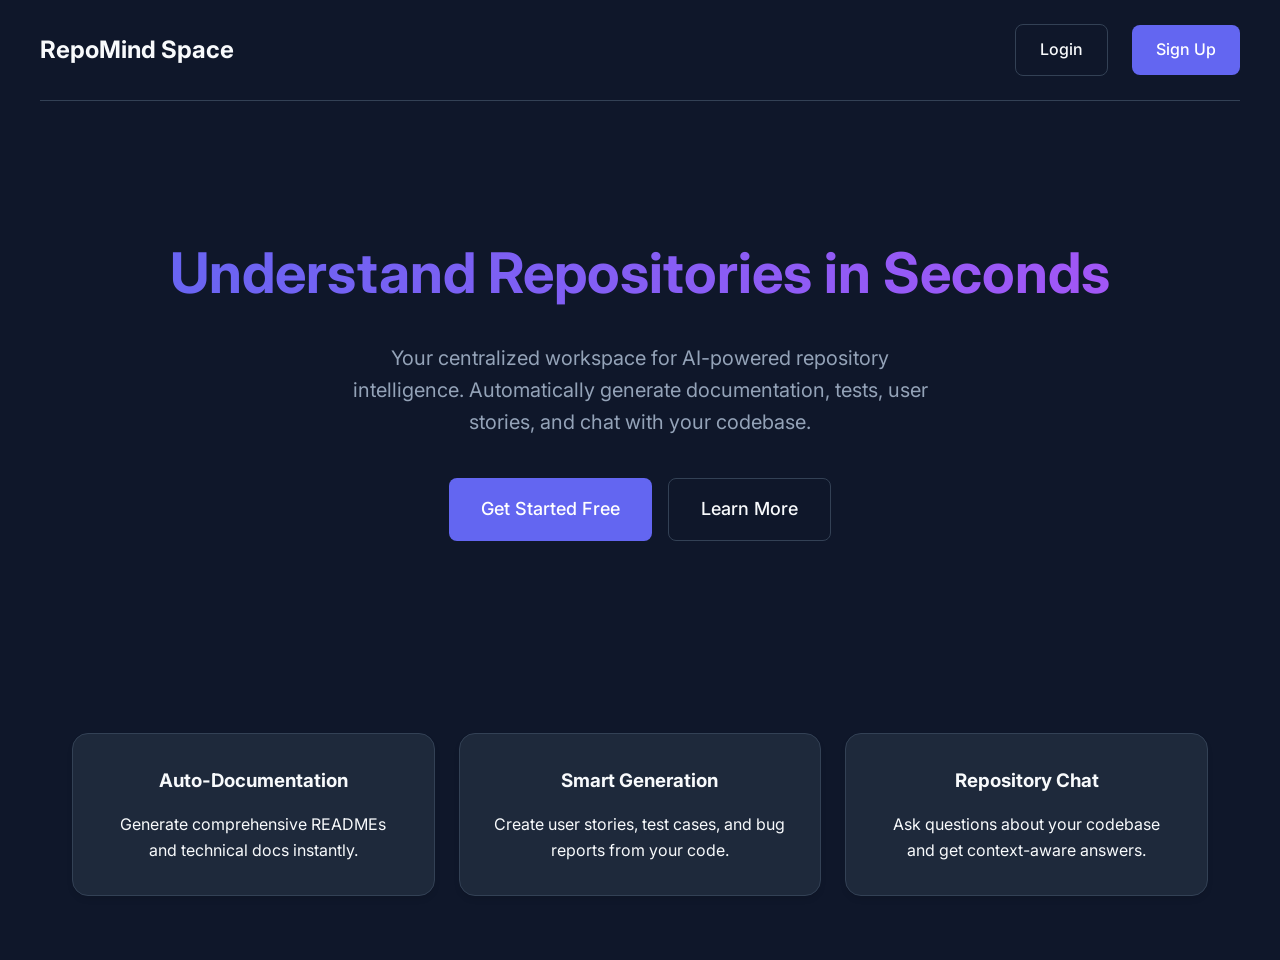
==== index.html @ 16570534 "Initial Frontend" ====
<!DOCTYPE html>
<html lang="en">
<head>
    <meta charset="UTF-8">
    <meta name="viewport" content="width=device-width, initial-scale=1.0">
    <title>RepoMind Space - AI-Powered Repository Intelligence</title>
    <link href="https://fonts.googleapis.com/css2?family=Inter:wght@400;500;600;700&display=swap" rel="stylesheet">
    <link rel="stylesheet" href="css/style.css">
    <style>
        .hero {
            padding: 8rem 0;
            text-align: center;
        }
        .hero h1 {
            font-size: 3.5rem;
            margin-bottom: 1.5rem;
            background: linear-gradient(to right, #6366f1, #a855f7);
            -webkit-background-clip: text;
            -webkit-text-fill-color: transparent;
        }
        .hero p {
            font-size: 1.25rem;
            color: var(--text-muted);
            max-width: 600px;
            margin: 0 auto 2.5rem;
        }
        .features {
            padding: 4rem 0;
        }
    </style>
</head>
<body>
    <nav class="navbar container">
        <a href="index.html" class="navbar-brand">RepoMind Space</a>
        <div class="navbar-nav">
            <a href="pages/login.html" class="btn btn-secondary">Login</a>
            <a href="pages/register.html" class="btn btn-primary">Sign Up</a>
        </div>
    </nav>

    <main class="container">
        <section class="hero">
            <h1>Understand Repositories in Seconds</h1>
            <p>Your centralized workspace for AI-powered repository intelligence. Automatically generate documentation, tests, user stories, and chat with your codebase.</p>
            <div style="display: flex; gap: 1rem; justify-content: center;">
                <a href="pages/register.html" class="btn btn-primary" style="padding: 1rem 2rem; font-size: 1.125rem;">Get Started Free</a>
                <a href="#features" class="btn btn-secondary" style="padding: 1rem 2rem; font-size: 1.125rem;">Learn More</a>
            </div>
        </section>

        <section id="features" class="features grid grid-cols-3">
            <div class="card text-center">
                <h3 class="mb-2">Auto-Documentation</h3>
                <p class="text-muted">Generate comprehensive READMEs and technical docs instantly.</p>
            </div>
            <div class="card text-center">
                <h3 class="mb-2">Smart Generation</h3>
                <p class="text-muted">Create user stories, test cases, and bug reports from your code.</p>
            </div>
            <div class="card text-center">
                <h3 class="mb-2">Repository Chat</h3>
                <p class="text-muted">Ask questions about your codebase and get context-aware answers.</p>
            </div>
        </section>
    </main>
</body>
</html>
---- css/style.css ----
:root {
  --primary-color: #6366f1;
  --primary-hover: #4f46e5;
  --bg-dark: #0f172a;
  --bg-card: #1e293b;
  --text-main: #f8fafc;
  --text-muted: #94a3b8;
  --border-color: #334155;
  --success: #10b981;
  --error: #ef4444;
  --warning: #f59e0b;
}

* {
  box-sizing: border-box;
  margin: 0;
  padding: 0;
}

body {
  font-family: 'Inter', system-ui, sans-serif;
  background-color: var(--bg-dark);
  color: var(--text-main);
  line-height: 1.6;
}

a {
  color: var(--primary-color);
  text-decoration: none;
  transition: color 0.3s ease;
}

a:hover {
  color: var(--primary-hover);
}

.container {
  max-width: 1200px;
  margin: 0 auto;
  padding: 0 2rem;
}

/* Navbar */
.navbar {
  display: flex;
  justify-content: space-between;
  align-items: center;
  padding: 1.5rem 0;
  border-bottom: 1px solid var(--border-color);
}

.navbar-brand {
  font-size: 1.5rem;
  font-weight: 700;
  color: var(--text-main);
  text-decoration: none;
}

.navbar-nav {
  display: flex;
  gap: 1.5rem;
  align-items: center;
}

/* Buttons */
.btn {
  display: inline-flex;
  align-items: center;
  justify-content: center;
  padding: 0.75rem 1.5rem;
  border-radius: 0.5rem;
  font-weight: 500;
  cursor: pointer;
  transition: all 0.2s ease;
  border: none;
  font-size: 1rem;
}

.btn-primary {
  background-color: var(--primary-color);
  color: white;
}

.btn-primary:hover {
  background-color: var(--primary-hover);
  transform: translateY(-1px);
}

.btn-secondary {
  background-color: transparent;
  border: 1px solid var(--border-color);
  color: var(--text-main);
}

.btn-secondary:hover {
  background-color: var(--bg-card);
}

/* Cards */
.card {
  background-color: var(--bg-card);
  border-radius: 1rem;
  padding: 2rem;
  border: 1px solid var(--border-color);
  box-shadow: 0 4px 6px -1px rgb(0 0 0 / 0.1);
}

/* Forms */
.form-group {
  margin-bottom: 1.5rem;
}

.form-label {
  display: block;
  margin-bottom: 0.5rem;
  font-weight: 500;
  color: var(--text-muted);
}

.form-control {
  width: 100%;
  padding: 0.75rem 1rem;
  background-color: var(--bg-dark);
  border: 1px solid var(--border-color);
  border-radius: 0.5rem;
  color: var(--text-main);
  font-family: inherit;
  transition: border-color 0.2s;
}

.form-control:focus {
  outline: none;
  border-color: var(--primary-color);
}

/* Utility */
.text-center { text-align: center; }
.mb-1 { margin-bottom: 0.5rem; }
.mb-2 { margin-bottom: 1rem; }
.mb-4 { margin-bottom: 2rem; }
.mt-4 { margin-top: 2rem; }

/* Dashboard Layout */
.app-layout {
  display: grid;
  grid-template-columns: 250px 1fr;
  min-height: 100vh;
}

.sidebar {
  background-color: var(--bg-card);
  border-right: 1px solid var(--border-color);
  padding: 1.5rem;
}

.sidebar-nav {
  display: flex;
  flex-direction: column;
  gap: 0.5rem;
  margin-top: 2rem;
}

.sidebar-link {
  padding: 0.75rem 1rem;
  border-radius: 0.5rem;
  color: var(--text-muted);
  transition: all 0.2s;
}

.sidebar-link:hover, .sidebar-link.active {
  background-color: var(--primary-color);
  color: white;
}

.main-content {
  padding: 2rem;
  overflow-y: auto;
}

/* Grid System */
.grid {
  display: grid;
  gap: 1.5rem;
}

.grid-cols-2 { grid-template-columns: repeat(2, 1fr); }
.grid-cols-3 { grid-template-columns: repeat(3, 1fr); }
.grid-cols-4 { grid-template-columns: repeat(4, 1fr); }
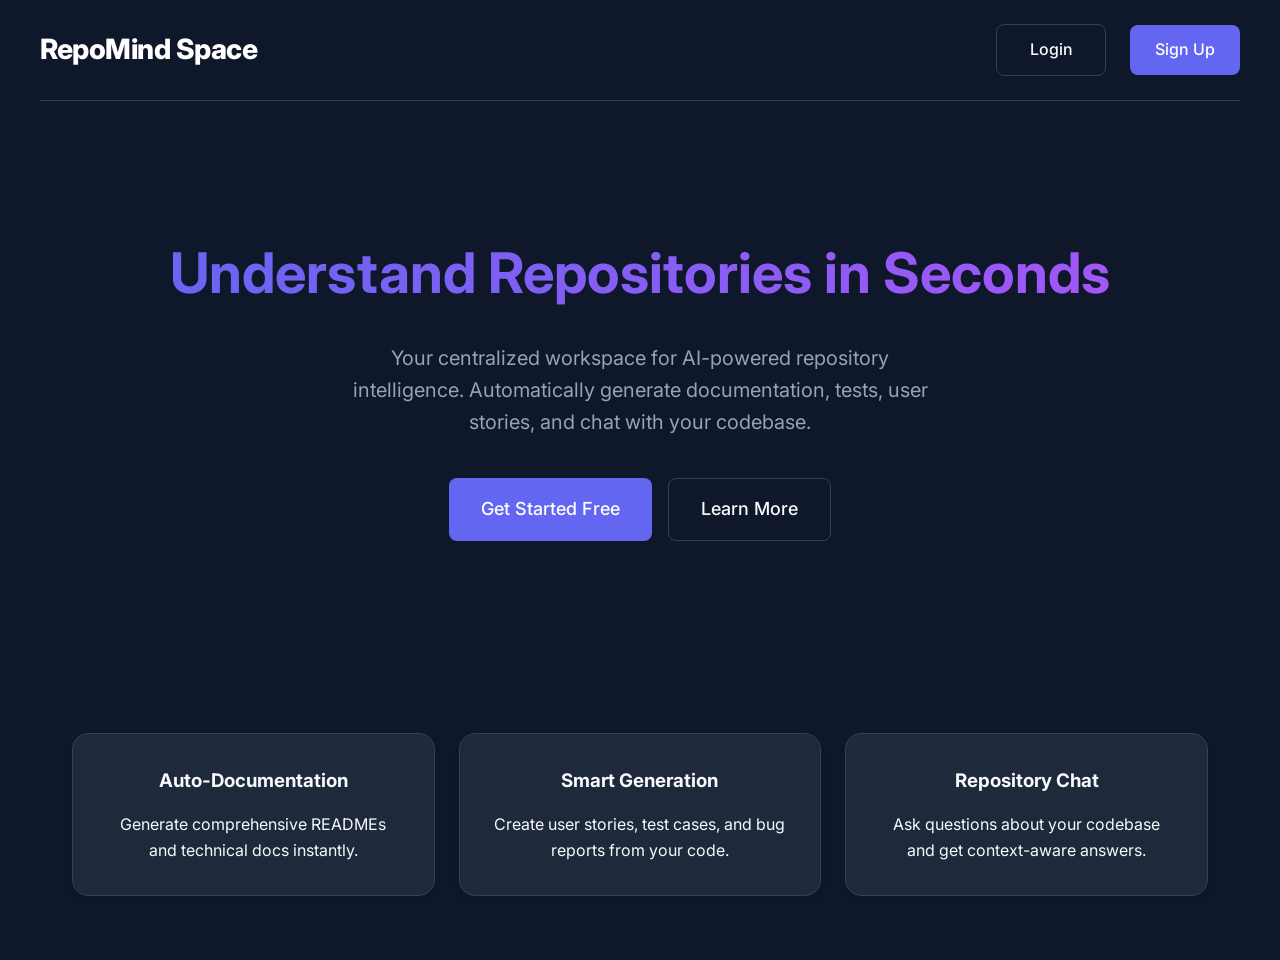
==== commit 62ae63af: "Initial frontend updates" ====
--- a/index.html
+++ b/index.html
@@ -33,8 +33,8 @@
     <nav class="navbar container">
         <a href="index.html" class="navbar-brand">RepoMind Space</a>
         <div class="navbar-nav">
-            <a href="pages/login.html" class="btn btn-secondary">Login</a>
-            <a href="pages/register.html" class="btn btn-primary">Sign Up</a>
+            <a href="pages/login.html" class="btn btn-secondary" style="width: 110px;">Login</a>
+            <a href="pages/register.html" class="btn btn-primary" style="width: 110px;">Sign Up</a>
         </div>
     </nav>
 
@@ -49,15 +49,15 @@
         </section>
 
         <section id="features" class="features grid grid-cols-3">
-            <div class="card text-center">
+            <div class="card text-center animate-fade-up delay-100">
                 <h3 class="mb-2">Auto-Documentation</h3>
                 <p class="text-muted">Generate comprehensive READMEs and technical docs instantly.</p>
             </div>
-            <div class="card text-center">
+            <div class="card text-center animate-fade-up delay-200">
                 <h3 class="mb-2">Smart Generation</h3>
                 <p class="text-muted">Create user stories, test cases, and bug reports from your code.</p>
             </div>
-            <div class="card text-center">
+            <div class="card text-center animate-fade-up delay-300">
                 <h3 class="mb-2">Repository Chat</h3>
                 <p class="text-muted">Ask questions about your codebase and get context-aware answers.</p>
             </div>
--- a/css/style.css
+++ b/css/style.css
@@ -50,10 +50,11 @@
 }
 
 .navbar-brand {
-  font-size: 1.5rem;
-  font-weight: 700;
-  color: var(--text-main);
+  font-size: 1.75rem;
+  font-weight: 800;
   text-decoration: none;
+  color: white;
+  letter-spacing: -0.5px;
 }
 
 .navbar-nav {
@@ -83,7 +84,9 @@
 
 .btn-primary:hover {
   background-color: var(--primary-hover);
+  color: white !important;
   transform: translateY(-1px);
+  box-shadow: 0 0 15px rgba(99, 102, 241, 0.4);
 }
 
 .btn-secondary {
@@ -170,6 +173,7 @@
 .sidebar-link:hover, .sidebar-link.active {
   background-color: var(--primary-color);
   color: white;
+  box-shadow: inset 3px 0 0 #a855f7;
 }
 
 .main-content {
@@ -186,3 +190,229 @@
 .grid-cols-2 { grid-template-columns: repeat(2, 1fr); }
 .grid-cols-3 { grid-template-columns: repeat(3, 1fr); }
 .grid-cols-4 { grid-template-columns: repeat(4, 1fr); }
+
+/* Auth Split Layout */
+.auth-split {
+  display: flex;
+  min-height: 100vh;
+  background-color: #1e1b2e; /* dark purple/black background */
+  color: var(--text-main);
+  padding: 1rem;
+  gap: 1rem;
+}
+
+.auth-split-left {
+  flex: 1;
+  border-radius: 1rem;
+  background: linear-gradient(135deg, #4f46e5 0%, #1e1b4b 100%);
+  background-image: url('https://images.unsplash.com/photo-1618005182384-a83a8bd57fbe?q=80&w=1470&auto=format&fit=crop'); /* Abstract fluid/tech matching the AI theme */
+  background-size: cover;
+  background-position: center;
+  position: relative;
+  display: flex;
+  flex-direction: column;
+  justify-content: space-between;
+  padding: 2.5rem;
+  overflow: hidden;
+  animation: bgSlideshow 15s infinite;
+}
+
+@keyframes bgSlideshow {
+  0%, 100% { background-image: url('https://images.unsplash.com/photo-1618005182384-a83a8bd57fbe?q=80&w=1470&auto=format&fit=crop'); }
+  33.33% { background-image: url('https://images.unsplash.com/photo-1550751827-4bd374c3f58b?q=80&w=1470&auto=format&fit=crop'); }
+  66.66% { background-image: url('https://images.unsplash.com/photo-1451187580459-43490279c0fa?q=80&w=1470&auto=format&fit=crop'); }
+}
+
+.indicator {
+  width: 2rem;
+  height: 3px;
+  background: rgba(255,255,255,0.3);
+  border-radius: 2px;
+  transition: background 0.3s;
+  animation: slideIndicator 15s infinite;
+}
+
+.indicator:nth-child(1) { animation-delay: 0s; }
+.indicator:nth-child(2) { animation-delay: -10s; }
+.indicator:nth-child(3) { animation-delay: -5s; }
+
+@keyframes slideIndicator {
+  0%, 30% { background: white; }
+  33%, 100% { background: rgba(255,255,255,0.3); }
+}
+
+.auth-split-left::before {
+  content: '';
+  position: absolute;
+  top: 0; left: 0; right: 0; bottom: 0;
+  background: rgba(30, 27, 46, 0.5); /* dark tint overlay */
+  z-index: 1;
+}
+
+.auth-split-left > * {
+  position: relative;
+  z-index: 2;
+}
+
+.auth-header {
+  display: flex;
+  justify-content: space-between;
+  align-items: center;
+}
+
+.auth-brand {
+  font-size: 1.75rem;
+  font-weight: 800;
+  color: white;
+  letter-spacing: 1px;
+}
+
+.auth-back {
+  color: rgba(255, 255, 255, 0.8);
+  font-size: 0.875rem;
+  background: rgba(255,255,255,0.1);
+  padding: 0.5rem 1rem;
+  border-radius: 2rem;
+  transition: all 0.2s;
+}
+.auth-back:hover { background: rgba(255,255,255,0.2); color: white; }
+
+.auth-hero-text h1 {
+  font-size: 2.5rem;
+  color: white;
+  line-height: 1.2;
+  margin-bottom: 2rem;
+  max-width: 400px;
+}
+
+.auth-split-right {
+  flex: 1;
+  display: flex;
+  flex-direction: column;
+  justify-content: center;
+  align-items: center;
+  padding: 2rem;
+}
+
+.auth-form-wrapper {
+  width: 100%;
+  max-width: 420px;
+}
+
+.auth-form-wrapper h2 {
+  font-size: 2.5rem;
+  margin-bottom: 0.5rem;
+  font-weight: 600;
+}
+
+.auth-subtitle {
+  color: var(--text-muted);
+  margin-bottom: 2.5rem;
+}
+
+.auth-form-wrapper .form-control {
+  background-color: rgba(255, 255, 255, 0.03);
+  border: 1px solid rgba(255, 255, 255, 0.1);
+  padding: 1rem;
+  border-radius: 0.5rem;
+  font-size: 1rem;
+  transition: all 0.2s ease;
+}
+.auth-form-wrapper .form-control:focus {
+  border-color: #a78bfa;
+  background-color: rgba(255, 255, 255, 0.05);
+  box-shadow: 0 0 0 2px rgba(167, 139, 250, 0.2);
+}
+
+.auth-form-wrapper .btn-primary {
+  padding: 1rem;
+  width: 100%;
+  font-size: 1rem;
+  border-radius: 0.5rem;
+  margin-top: 1rem;
+  background-color: #7c3aed; /* purple-ish button */
+  border: none;
+  font-weight: 500;
+}
+.auth-form-wrapper .btn-primary:hover {
+  background-color: #6d28d9;
+  box-shadow: 0 0 15px rgba(124, 58, 237, 0.4);
+}
+
+.social-login {
+  display: flex;
+  gap: 1rem;
+  margin-top: 1.5rem;
+}
+.btn-social {
+  flex: 1;
+  background: transparent;
+  border: 1px solid rgba(255, 255, 255, 0.1);
+  color: white;
+  padding: 0.75rem;
+  border-radius: 0.5rem;
+  display: flex;
+  justify-content: center;
+  align-items: center;
+  gap: 0.5rem;
+  cursor: pointer;
+  transition: all 0.2s;
+  font-family: inherit;
+  font-size: 0.875rem;
+}
+.btn-social:hover { background: rgba(255, 255, 255, 0.05); }
+
+.divider {
+  display: flex;
+  align-items: center;
+  text-align: center;
+  margin: 2rem 0;
+  color: var(--text-muted);
+  font-size: 0.875rem;
+}
+.divider::before, .divider::after {
+  content: '';
+  flex: 1;
+  border-bottom: 1px solid rgba(255, 255, 255, 0.1);
+}
+.divider:not(:empty)::before { margin-right: 1rem; }
+.divider:not(:empty)::after { margin-left: 1rem; }
+
+/* Animations */
+@keyframes fadeInUp {
+  from { opacity: 0; transform: translateY(20px); }
+  to { opacity: 1; transform: translateY(0); }
+}
+
+.animate-fade-up {
+  animation: fadeInUp 0.6s ease-out forwards;
+  opacity: 0;
+}
+.delay-100 { animation-delay: 100ms; }
+.delay-200 { animation-delay: 200ms; }
+.delay-300 { animation-delay: 300ms; }
+
+/* Neon Accents & Glowing Cards */
+.glow-card {
+  position: relative;
+  border: 1px solid rgba(168, 85, 247, 0.2);
+  box-shadow: 0 4px 20px -2px rgba(99, 102, 241, 0.1);
+  transition: all 0.3s ease;
+}
+.glow-card:hover {
+  border-color: rgba(168, 85, 247, 0.5);
+  box-shadow: 0 0 20px rgba(168, 85, 247, 0.2), inset 0 0 10px rgba(99, 102, 241, 0.1);
+  transform: translateY(-3px);
+}
+.glow-card .metric-value {
+  font-size: 2.5rem;
+  font-weight: 800;
+  background: linear-gradient(to right, #a855f7, #6366f1);
+  -webkit-background-clip: text;
+  -webkit-text-fill-color: transparent;
+}
+
+@media (max-width: 768px) {
+  .auth-split { flex-direction: column; }
+  .auth-split-left { min-height: 40vh; }
+}
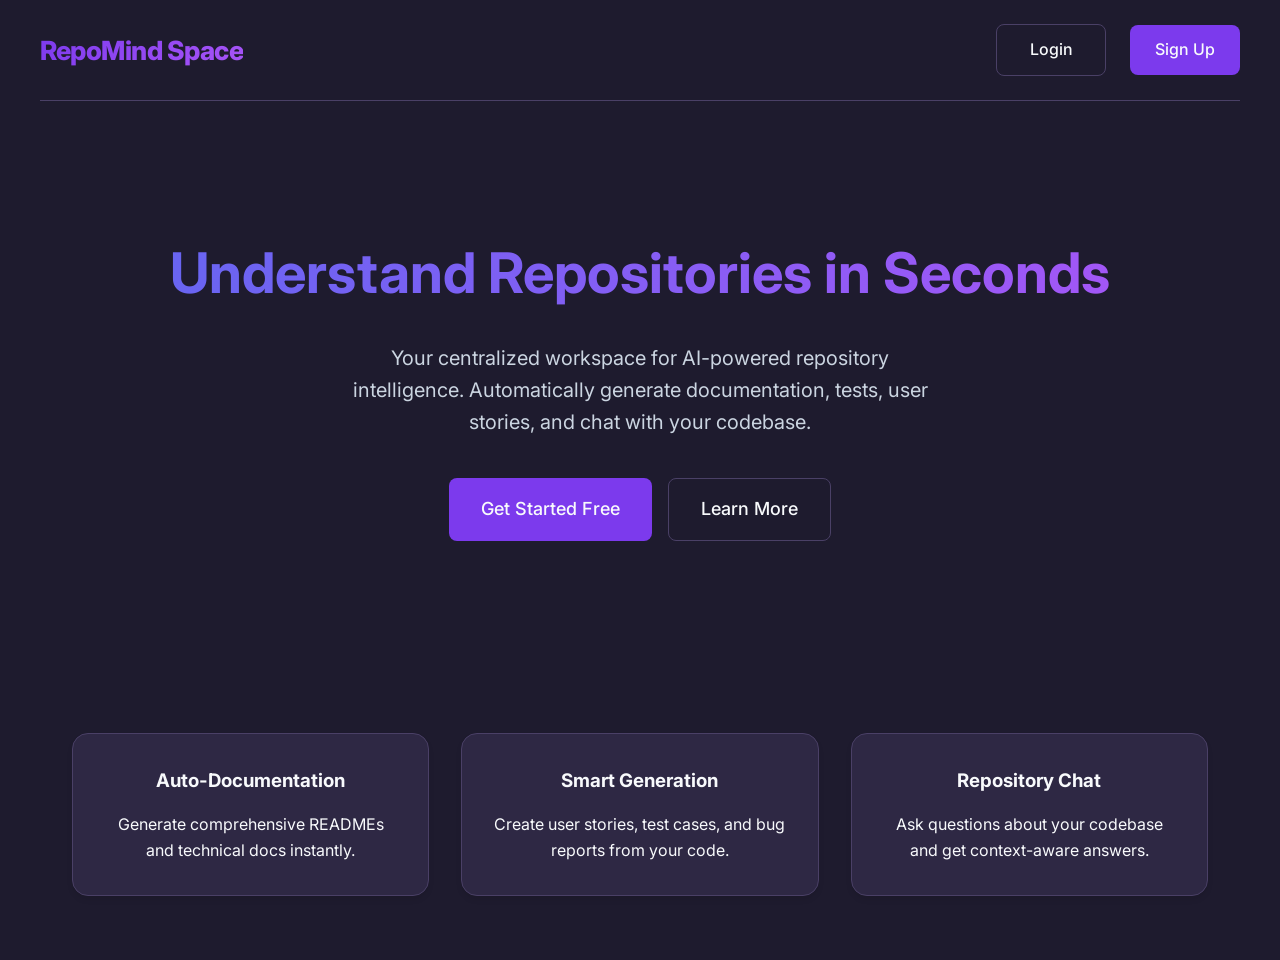
==== commit bbc9e019: "Updated and made pages work with real time data, made Repo chat work" ====
--- a/index.html
+++ b/index.html
@@ -32,9 +32,18 @@
 <body>
     <nav class="navbar container">
         <a href="index.html" class="navbar-brand">RepoMind Space</a>
-        <div class="navbar-nav">
+        <div id="nav-unauth" class="navbar-nav">
             <a href="pages/login.html" class="btn btn-secondary" style="width: 110px;">Login</a>
             <a href="pages/register.html" class="btn btn-primary" style="width: 110px;">Sign Up</a>
+        </div>
+        <div id="nav-auth" class="navbar-nav" style="display: none; align-items: center; gap: 1rem;">
+            <a href="pages/profile.html" style="display: flex; align-items: center; gap: 0.5rem; text-decoration: none; color: var(--text-main);">
+                <div style="width: 32px; height: 32px; border-radius: 50%; background: linear-gradient(135deg, #6366f1, #a855f7); display: flex; align-items: center; justify-content: center; color: var(--text-main); font-weight: 600; font-size: 0.85rem;">
+                    JD
+                </div>
+                <span style="font-weight: 500;">Profile</span>
+            </a>
+            <a href="pages/dashboard.html" class="btn btn-primary" style="padding: 0.5rem 1.25rem;">Dashboard</a>
         </div>
     </nav>
 
@@ -63,5 +72,16 @@
             </div>
         </section>
     </main>
+
+    <script>
+        // Check if user is logged in
+        document.addEventListener('DOMContentLoaded', () => {
+            const token = localStorage.getItem('token');
+            if (token) {
+                document.getElementById('nav-unauth').style.display = 'none';
+                document.getElementById('nav-auth').style.display = 'flex';
+            }
+        });
+    </script>
 </body>
 </html>
--- a/css/style.css
+++ b/css/style.css
@@ -1,14 +1,36 @@
 :root {
-  --primary-color: #6366f1;
-  --primary-hover: #4f46e5;
-  --bg-dark: #0f172a;
-  --bg-card: #1e293b;
+  --primary-color: #7c3aed;
+  --primary-hover: #6d28d9;
+  --bg-dark: #1e1b2e;
+  --bg-card: #2e2844;
   --text-main: #f8fafc;
-  --text-muted: #94a3b8;
-  --border-color: #334155;
+  --text-muted: #cbd5e1;
+  --border-color: #4a4066;
   --success: #10b981;
   --error: #ef4444;
   --warning: #f59e0b;
+  --glass-bg: rgba(46, 40, 68, 0.6);
+  --glass-border: var(--alpha-10);
+  --glass-hover-bg: rgba(46, 40, 68, 0.8);
+  --alpha-5: rgba(255, 255, 255, 0.05);
+  --alpha-10: rgba(255, 255, 255, 0.1);
+  --alpha-20: rgba(255, 255, 255, 0.2);
+  --alpha-30: rgba(255, 255, 255, 0.3);}
+
+:root[data-theme="light"] {
+  --bg-dark: #f8fafc;
+  --bg-card: #ffffff;
+  --text-main: #0f172a;
+  --text-muted: #64748b;
+  --border-color: #e2e8f0;
+  --glass-bg: rgba(255, 255, 255, 0.7);
+  --glass-border: rgba(0, 0, 0, 0.1);
+  --glass-hover-bg: rgba(255, 255, 255, 0.9);
+  --alpha-5: rgba(0, 0, 0, 0.05);
+  --alpha-10: rgba(0, 0, 0, 0.1);
+  --alpha-20: rgba(0, 0, 0, 0.2);
+  --alpha-30: rgba(0, 0, 0, 0.3);
+
 }
 
 * {
@@ -50,11 +72,14 @@
 }
 
 .navbar-brand {
-  font-size: 1.75rem;
+  font-size: 1.65rem;
   font-weight: 800;
   text-decoration: none;
-  color: white;
+  background: linear-gradient(135deg, var(--primary-color), #a855f7);
+  -webkit-background-clip: text;
+  -webkit-text-fill-color: transparent;
   letter-spacing: -0.5px;
+  white-space: nowrap;
 }
 
 .navbar-nav {
@@ -79,7 +104,7 @@
 
 .btn-primary {
   background-color: var(--primary-color);
-  color: white;
+  color: var(--text-main);
 }
 
 .btn-primary:hover {
@@ -137,16 +162,34 @@
 }
 
 /* Utility */
-.text-center { text-align: center; }
-.mb-1 { margin-bottom: 0.5rem; }
-.mb-2 { margin-bottom: 1rem; }
-.mb-4 { margin-bottom: 2rem; }
-.mt-4 { margin-top: 2rem; }
+.text-center {
+  text-align: center;
+}
+
+.mb-1 {
+  margin-bottom: 0.5rem;
+}
+
+.mb-2 {
+  margin-bottom: 1rem;
+}
+
+.mb-4 {
+  margin-bottom: 2rem;
+}
+
+.mb-5 {
+  margin-bottom: 3rem;
+}
+
+.mt-4 {
+  margin-top: 2rem;
+}
 
 /* Dashboard Layout */
 .app-layout {
   display: grid;
-  grid-template-columns: 250px 1fr;
+  grid-template-columns: 300px 1fr;
   min-height: 100vh;
 }
 
@@ -154,6 +197,11 @@
   background-color: var(--bg-card);
   border-right: 1px solid var(--border-color);
   padding: 1.5rem;
+  display: flex;
+  flex-direction: column;
+  height: 100vh;
+  position: sticky;
+  top: 0;
 }
 
 .sidebar-nav {
@@ -170,32 +218,42 @@
   transition: all 0.2s;
 }
 
-.sidebar-link:hover, .sidebar-link.active {
+.sidebar-link:hover,
+.sidebar-link.active {
   background-color: var(--primary-color);
-  color: white;
+  color: var(--text-main);
   box-shadow: inset 3px 0 0 #a855f7;
 }
 
 .main-content {
-  padding: 2rem;
+  padding: 3rem;
   overflow-y: auto;
 }
 
 /* Grid System */
 .grid {
   display: grid;
-  gap: 1.5rem;
-}
-
-.grid-cols-2 { grid-template-columns: repeat(2, 1fr); }
-.grid-cols-3 { grid-template-columns: repeat(3, 1fr); }
-.grid-cols-4 { grid-template-columns: repeat(4, 1fr); }
+  gap: 2rem;
+}
+
+.grid-cols-2 {
+  grid-template-columns: repeat(2, 1fr);
+}
+
+.grid-cols-3 {
+  grid-template-columns: repeat(3, 1fr);
+}
+
+.grid-cols-4 {
+  grid-template-columns: repeat(4, 1fr);
+}
 
 /* Auth Split Layout */
 .auth-split {
   display: flex;
   min-height: 100vh;
-  background-color: #1e1b2e; /* dark purple/black background */
+  background-color: #1e1b2e;
+  /* dark purple/black background */
   color: var(--text-main);
   padding: 1rem;
   gap: 1rem;
@@ -205,7 +263,8 @@
   flex: 1;
   border-radius: 1rem;
   background: linear-gradient(135deg, #4f46e5 0%, #1e1b4b 100%);
-  background-image: url('https://images.unsplash.com/photo-1618005182384-a83a8bd57fbe?q=80&w=1470&auto=format&fit=crop'); /* Abstract fluid/tech matching the AI theme */
+  background-image: url('https://images.unsplash.com/photo-1618005182384-a83a8bd57fbe?q=80&w=1470&auto=format&fit=crop');
+  /* Abstract fluid/tech matching the AI theme */
   background-size: cover;
   background-position: center;
   position: relative;
@@ -218,38 +277,68 @@
 }
 
 @keyframes bgSlideshow {
-  0%, 100% { background-image: url('https://images.unsplash.com/photo-1618005182384-a83a8bd57fbe?q=80&w=1470&auto=format&fit=crop'); }
-  33.33% { background-image: url('https://images.unsplash.com/photo-1550751827-4bd374c3f58b?q=80&w=1470&auto=format&fit=crop'); }
-  66.66% { background-image: url('https://images.unsplash.com/photo-1451187580459-43490279c0fa?q=80&w=1470&auto=format&fit=crop'); }
+
+  0%,
+  100% {
+    background-image: url('https://images.unsplash.com/photo-1618005182384-a83a8bd57fbe?q=80&w=1470&auto=format&fit=crop');
+  }
+
+  33.33% {
+    background-image: url('https://images.unsplash.com/photo-1550751827-4bd374c3f58b?q=80&w=1470&auto=format&fit=crop');
+  }
+
+  66.66% {
+    background-image: url('https://images.unsplash.com/photo-1451187580459-43490279c0fa?q=80&w=1470&auto=format&fit=crop');
+  }
 }
 
 .indicator {
   width: 2rem;
   height: 3px;
-  background: rgba(255,255,255,0.3);
+  background: var(--alpha-30);
   border-radius: 2px;
   transition: background 0.3s;
   animation: slideIndicator 15s infinite;
 }
 
-.indicator:nth-child(1) { animation-delay: 0s; }
-.indicator:nth-child(2) { animation-delay: -10s; }
-.indicator:nth-child(3) { animation-delay: -5s; }
+.indicator:nth-child(1) {
+  animation-delay: 0s;
+}
+
+.indicator:nth-child(2) {
+  animation-delay: -10s;
+}
+
+.indicator:nth-child(3) {
+  animation-delay: -5s;
+}
 
 @keyframes slideIndicator {
-  0%, 30% { background: white; }
-  33%, 100% { background: rgba(255,255,255,0.3); }
+
+  0%,
+  30% {
+    background: white;
+  }
+
+  33%,
+  100% {
+    background: var(--alpha-30);
+  }
 }
 
 .auth-split-left::before {
   content: '';
   position: absolute;
-  top: 0; left: 0; right: 0; bottom: 0;
-  background: rgba(30, 27, 46, 0.5); /* dark tint overlay */
+  top: 0;
+  left: 0;
+  right: 0;
+  bottom: 0;
+  background: rgba(30, 27, 46, 0.5);
+  /* dark tint overlay */
   z-index: 1;
 }
 
-.auth-split-left > * {
+.auth-split-left>* {
   position: relative;
   z-index: 2;
 }
@@ -263,23 +352,42 @@
 .auth-brand {
   font-size: 1.75rem;
   font-weight: 800;
-  color: white;
+  color: var(--text-main);
   letter-spacing: 1px;
+  text-shadow: 0 0 10px rgba(168, 85, 247, 0.6), 0 0 20px rgba(168, 85, 247, 0.4);
+}
+
+.version-text {
+  font-size: 11.5px;
+  color: var(--text-muted);
+  opacity: 0.7;
+  letter-spacing: 0.02em;
+  font-weight: 500;
+  display: block;
+  margin-top: 0.15rem;
+}
+
+.version-text.auth-version {
+  color: rgba(255, 255, 255, 0.6);
 }
 
 .auth-back {
   color: rgba(255, 255, 255, 0.8);
   font-size: 0.875rem;
-  background: rgba(255,255,255,0.1);
+  background: var(--alpha-10);
   padding: 0.5rem 1rem;
   border-radius: 2rem;
   transition: all 0.2s;
 }
-.auth-back:hover { background: rgba(255,255,255,0.2); color: white; }
+
+.auth-back:hover {
+  background: var(--alpha-20);
+  color: var(--text-main);
+}
 
 .auth-hero-text h1 {
   font-size: 2.5rem;
-  color: white;
+  color: var(--text-main);
   line-height: 1.2;
   margin-bottom: 2rem;
   max-width: 400px;
@@ -311,16 +419,17 @@
 }
 
 .auth-form-wrapper .form-control {
-  background-color: rgba(255, 255, 255, 0.03);
-  border: 1px solid rgba(255, 255, 255, 0.1);
+  background-color: var(--alpha-5);
+  border: 1px solid var(--alpha-10);
   padding: 1rem;
   border-radius: 0.5rem;
   font-size: 1rem;
   transition: all 0.2s ease;
 }
+
 .auth-form-wrapper .form-control:focus {
   border-color: #a78bfa;
-  background-color: rgba(255, 255, 255, 0.05);
+  background-color: var(--alpha-5);
   box-shadow: 0 0 0 2px rgba(167, 139, 250, 0.2);
 }
 
@@ -330,10 +439,12 @@
   font-size: 1rem;
   border-radius: 0.5rem;
   margin-top: 1rem;
-  background-color: #7c3aed; /* purple-ish button */
+  background-color: #7c3aed;
+  /* purple-ish button */
   border: none;
   font-weight: 500;
 }
+
 .auth-form-wrapper .btn-primary:hover {
   background-color: #6d28d9;
   box-shadow: 0 0 15px rgba(124, 58, 237, 0.4);
@@ -344,11 +455,12 @@
   gap: 1rem;
   margin-top: 1.5rem;
 }
+
 .btn-social {
   flex: 1;
   background: transparent;
-  border: 1px solid rgba(255, 255, 255, 0.1);
-  color: white;
+  border: 1px solid var(--alpha-10);
+  color: var(--text-main);
   padding: 0.75rem;
   border-radius: 0.5rem;
   display: flex;
@@ -360,7 +472,10 @@
   font-family: inherit;
   font-size: 0.875rem;
 }
-.btn-social:hover { background: rgba(255, 255, 255, 0.05); }
+
+.btn-social:hover {
+  background: var(--alpha-5);
+}
 
 .divider {
   display: flex;
@@ -370,27 +485,51 @@
   color: var(--text-muted);
   font-size: 0.875rem;
 }
-.divider::before, .divider::after {
+
+.divider::before,
+.divider::after {
   content: '';
   flex: 1;
-  border-bottom: 1px solid rgba(255, 255, 255, 0.1);
-}
-.divider:not(:empty)::before { margin-right: 1rem; }
-.divider:not(:empty)::after { margin-left: 1rem; }
+  border-bottom: 1px solid var(--alpha-10);
+}
+
+.divider:not(:empty)::before {
+  margin-right: 1rem;
+}
+
+.divider:not(:empty)::after {
+  margin-left: 1rem;
+}
 
 /* Animations */
 @keyframes fadeInUp {
-  from { opacity: 0; transform: translateY(20px); }
-  to { opacity: 1; transform: translateY(0); }
+  from {
+    opacity: 0;
+    transform: translateY(20px);
+  }
+
+  to {
+    opacity: 1;
+    transform: translateY(0);
+  }
 }
 
 .animate-fade-up {
   animation: fadeInUp 0.6s ease-out forwards;
   opacity: 0;
 }
-.delay-100 { animation-delay: 100ms; }
-.delay-200 { animation-delay: 200ms; }
-.delay-300 { animation-delay: 300ms; }
+
+.delay-100 {
+  animation-delay: 100ms;
+}
+
+.delay-200 {
+  animation-delay: 200ms;
+}
+
+.delay-300 {
+  animation-delay: 300ms;
+}
 
 /* Neon Accents & Glowing Cards */
 .glow-card {
@@ -399,11 +538,13 @@
   box-shadow: 0 4px 20px -2px rgba(99, 102, 241, 0.1);
   transition: all 0.3s ease;
 }
+
 .glow-card:hover {
   border-color: rgba(168, 85, 247, 0.5);
   box-shadow: 0 0 20px rgba(168, 85, 247, 0.2), inset 0 0 10px rgba(99, 102, 241, 0.1);
   transform: translateY(-3px);
 }
+
 .glow-card .metric-value {
   font-size: 2.5rem;
   font-weight: 800;
@@ -412,7 +553,844 @@
   -webkit-text-fill-color: transparent;
 }
 
+/* Dashboard App Layout Enhancements */
+.app-layout {
+  position: relative;
+  background-color: var(--bg-dark);
+}
+
+.app-layout::before {
+  content: '';
+  position: absolute;
+  top: 0;
+  left: 0;
+  width: 40vw;
+  height: 40vw;
+  background: radial-gradient(circle, rgba(168, 85, 247, 0.08) 0%, transparent 60%);
+  pointer-events: none;
+  z-index: 0;
+}
+
+.app-layout::after {
+  content: '';
+  position: absolute;
+  bottom: 0;
+  right: 0;
+  width: 50vw;
+  height: 50vw;
+  background: radial-gradient(circle, rgba(168, 85, 247, 0.06) 0%, transparent 60%);
+  pointer-events: none;
+  z-index: 0;
+}
+
+.sidebar,
+.main-content {
+  position: relative;
+  z-index: 10;
+}
+
+/* Glassmorphism Panel */
+.glass-panel {
+  background: var(--glass-bg);
+  backdrop-filter: blur(12px);
+  -webkit-backdrop-filter: blur(12px);
+  border: 1px solid var(--glass-border);
+  border-radius: 1rem;
+  padding: 2rem;
+  box-shadow: 0 4px 6px -1px rgba(0, 0, 0, 0.1), 0 2px 4px -1px rgba(0, 0, 0, 0.06);
+}
+
+/* Sidebar Icons */
+.sidebar-link {
+  display: flex;
+  align-items: center;
+  gap: 0.75rem;
+  font-weight: 500;
+}
+
+.sidebar-link svg {
+  width: 1.25rem;
+  height: 1.25rem;
+  opacity: 0.7;
+  transition: opacity 0.2s;
+}
+
+.sidebar-link:hover svg,
+.sidebar-link.active svg {
+  opacity: 1;
+}
+
+/* Dashboard Metric Cards */
+.metric-header {
+  display: flex;
+  justify-content: space-between;
+  align-items: center;
+  margin-bottom: 0.5rem;
+}
+
+.metric-icon {
+  padding: 0.5rem;
+  border-radius: 0.5rem;
+  background: rgba(99, 102, 241, 0.1);
+  color: var(--primary-color);
+  display: flex;
+}
+
+.trend-up {
+  font-size: 0.75rem;
+  color: var(--success);
+  font-weight: 600;
+  margin-top: 0.25rem;
+}
+
+/* Onboarding Progress */
+.progress-container {
+  width: 100%;
+  height: 6px;
+  background: var(--alpha-10);
+  border-radius: 3px;
+  margin: 1rem 0;
+  overflow: hidden;
+}
+
+.progress-bar {
+  height: 100%;
+  background: linear-gradient(to right, #6366f1, #a855f7);
+  width: 0%;
+  /* Default 0 */
+  transition: width 0.5s ease;
+}
+
+.checklist {
+  list-style: none;
+  margin-bottom: 1.5rem;
+}
+
+.checklist li {
+  display: flex;
+  align-items: center;
+  gap: 0.75rem;
+  margin-bottom: 0.5rem;
+  color: var(--text-muted);
+}
+
+.checklist li svg {
+  color: var(--border-color);
+}
+
+.checklist li.completed {
+  color: var(--text-main);
+}
+
+.checklist li.completed svg {
+  color: var(--success);
+}
+
+/* Quick Actions */
+.quick-action-card {
+  display: flex;
+  flex-direction: column;
+  align-items: flex-start;
+  padding: 1.5rem;
+  background: var(--alpha-5);
+  border: 1px solid var(--glass-border);
+  border-radius: 0.75rem;
+  cursor: pointer;
+  transition: all 0.2s ease;
+  text-decoration: none;
+  color: var(--text-main);
+}
+
+.quick-action-card:hover {
+  background: rgba(99, 102, 241, 0.05);
+  border-color: rgba(99, 102, 241, 0.3);
+  transform: translateY(-2px);
+  box-shadow: 0 4px 15px rgba(99, 102, 241, 0.1);
+}
+
+.quick-action-icon {
+  padding: 0.75rem;
+  border-radius: 0.5rem;
+  background: var(--alpha-5);
+  margin-bottom: 1rem;
+  transition: background 0.2s;
+}
+
+.quick-action-card:hover .quick-action-icon {
+  background: rgba(99, 102, 241, 0.2);
+  color: #a855f7;
+}
+
+/* AI Assistant FAB */
+.ai-fab {
+  position: fixed;
+  bottom: 2rem;
+  right: 2rem;
+  background: linear-gradient(135deg, #6366f1, #a855f7);
+  color: var(--text-main);
+  padding: 0.75rem 1.25rem;
+  border-radius: 2rem;
+  display: flex;
+  align-items: center;
+  gap: 0.5rem;
+  font-weight: 600;
+  box-shadow: 0 4px 15px rgba(168, 85, 247, 0.4);
+  cursor: pointer;
+  transition: all 0.2s ease;
+  z-index: 100;
+  border: 1px solid var(--alpha-20);
+}
+
+.ai-fab:hover {
+  transform: translateY(-3px) scale(1.02);
+  box-shadow: 0 6px 20px rgba(168, 85, 247, 0.6);
+}
+
+/* Onboarding Layout */
+.onboarding-container {
+  max-width: 1400px;
+  margin: 0 auto;
+}
+
+.onboarding-layout {
+  display: grid;
+  grid-template-columns: 2fr 1fr;
+  gap: 2.5rem;
+  align-items: start;
+}
+
+/* Workspaces Layout */
+.content-with-sidebar {
+  display: grid;
+  grid-template-columns: 1fr 300px;
+  gap: 2rem;
+}
+
+.side-panel {
+  border-left: 1px solid var(--border-color);
+  padding-left: 2rem;
+  display: flex;
+  flex-direction: column;
+  gap: 2rem;
+}
+
+.search-wrapper {
+  position: relative;
+  width: 100%;
+  max-width: 400px;
+}
+
+.search-input {
+  width: 100%;
+  padding: 0.75rem 1rem 0.75rem 2.5rem;
+  background-color: var(--bg-dark);
+  border: 1px solid var(--border-color);
+  border-radius: 0.5rem;
+  color: var(--text-main);
+  transition: all 0.2s;
+}
+
+.search-input:focus {
+  outline: none;
+  border-color: var(--primary-color);
+  box-shadow: 0 0 0 2px rgba(124, 58, 237, 0.2);
+}
+
+.search-icon {
+  position: absolute;
+  left: 0.75rem;
+  top: 50%;
+  transform: translateY(-50%);
+  color: var(--text-muted);
+}
+
+.tech-badge {
+  display: inline-block;
+  padding: 0.25rem 0.75rem;
+  font-size: 0.75rem;
+  border-radius: 1rem;
+  background: rgba(124, 58, 237, 0.1);
+  color: #a78bfa;
+  border: 1px solid rgba(124, 58, 237, 0.2);
+  margin-right: 0.5rem;
+  margin-bottom: 0.5rem;
+}
+
+.activity-item {
+  display: flex;
+  gap: 1rem;
+  margin-bottom: 1.5rem;
+  position: relative;
+}
+
+.activity-item::before {
+  content: '';
+  position: absolute;
+  left: 0.5rem;
+  top: 1.5rem;
+  bottom: -1.5rem;
+  width: 1px;
+  background: var(--border-color);
+}
+
+.activity-item:last-child::before {
+  display: none;
+}
+
+.activity-icon {
+  width: 1rem;
+  height: 1rem;
+  border-radius: 50%;
+  background: var(--bg-card);
+  border: 2px solid var(--primary-color);
+  z-index: 1;
+  margin-top: 0.25rem;
+  flex-shrink: 0;
+}
+
+.activity-content h4 {
+  font-size: 0.875rem;
+  margin-bottom: 0.15rem;
+}
+
+.activity-content p {
+  font-size: 0.75rem;
+  color: var(--text-muted);
+}
+
+/* Create Workspace Redesign Enhancements */
+.stepper {
+  display: flex;
+  align-items: center;
+  gap: 1.5rem;
+  margin-top: 1.5rem;
+  margin-bottom: 2rem;
+}
+
+.step-item {
+  display: flex;
+  align-items: center;
+  gap: 0.5rem;
+  font-size: 0.875rem;
+  color: var(--text-muted);
+  font-weight: 500;
+}
+
+.step-item.active {
+  color: #a78bfa;
+}
+
+.step-number {
+  display: flex;
+  align-items: center;
+  justify-content: center;
+  width: 1.5rem;
+  height: 1.5rem;
+  border-radius: 50%;
+  background: var(--alpha-10);
+  font-size: 0.75rem;
+}
+
+.step-item.active .step-number {
+  background: var(--primary-color);
+  color: var(--text-main);
+}
+
+.helper-text {
+  font-size: 0.75rem;
+  color: var(--text-muted);
+  margin-top: 0.5rem;
+  display: block;
+}
+
+.pill-tabs {
+  display: inline-flex;
+  background: rgba(0, 0, 0, 0.2);
+  padding: 0.35rem;
+  border-radius: 2rem;
+  gap: 0.25rem;
+  margin-bottom: 2rem;
+  border: 1px solid var(--glass-border);
+}
+
+.pill-btn {
+  background: transparent;
+  border: none;
+  color: var(--text-muted);
+  font-size: 0.875rem;
+  font-weight: 500;
+  cursor: pointer;
+  padding: 0.5rem 1.25rem;
+  border-radius: 1.5rem;
+  transition: all 0.3s ease;
+}
+
+.pill-btn:hover {
+  color: var(--text-main);
+  background: var(--alpha-5);
+}
+
+.pill-btn.active {
+  background: linear-gradient(135deg, #7c3aed, #6d28d9);
+  color: var(--text-main);
+  box-shadow: 0 4px 12px rgba(124, 58, 237, 0.3);
+}
+
+.upload-dropzone {
+  border: 2px dashed var(--border-color);
+  border-radius: 0.75rem;
+  padding: 3rem 2rem;
+  text-align: center;
+  background: var(--alpha-5);
+  cursor: pointer;
+  transition: all 0.2s ease;
+  display: flex;
+  flex-direction: column;
+  align-items: center;
+  gap: 1rem;
+}
+
+.upload-dropzone:hover,
+.upload-dropzone.dragover {
+  border-color: var(--primary-color);
+  background: rgba(124, 58, 237, 0.05);
+}
+
+.upload-icon {
+  width: 3rem;
+  height: 3rem;
+  color: var(--primary-color);
+  opacity: 0.8;
+}
+
+.trust-badges {
+  display: flex;
+  gap: 1.5rem;
+  justify-content: center;
+  margin-top: 2rem;
+  flex-wrap: wrap;
+}
+
+.trust-badge {
+  display: flex;
+  align-items: center;
+  gap: 0.5rem;
+  font-size: 0.75rem;
+  color: var(--text-muted);
+}
+
+.analysis-container {
+  max-width: 1400px;
+  margin: 0 auto;
+  padding: 48px 56px;
+  width: 100%;
+}
+
+.analysis-header-title {
+  font-size: 40px;
+  font-weight: 800;
+  margin-bottom: 0.5rem;
+  color: var(--text-main);
+}
+
+.analysis-section-title {
+  font-size: 22px;
+  font-weight: 700;
+  margin-bottom: 1.5rem;
+  color: var(--text-main);
+}
+
+.analysis-body-text {
+  font-size: 16px;
+  color: var(--text-muted);
+  line-height: 1.6;
+}
+
+.analysis-card-value {
+  font-size: 36px;
+  font-weight: 800;
+  color: var(--text-main);
+  margin-bottom: 0.5rem;
+}
+
+.analysis-grid-65-35 {
+  display: grid;
+  grid-template-columns: 65% 1fr;
+  gap: 36px;
+  margin-bottom: 40px;
+}
+
+.analysis-grid-4 {
+  display: grid;
+  grid-template-columns: repeat(4, 1fr);
+  gap: 32px;
+  margin-bottom: 40px;
+}
+
+.analysis-grid-2 {
+  display: grid;
+  grid-template-columns: 1fr 1fr;
+  gap: 36px;
+  margin-bottom: 40px;
+}
+
+.analysis-card {
+  background: rgba(30, 27, 46, 0.6);
+  backdrop-filter: blur(12px);
+  border: 1px solid var(--alpha-10);
+  border-radius: 1rem;
+  padding: 32px;
+  transition: all 0.3s ease;
+  position: relative;
+  overflow: hidden;
+  display: flex;
+  flex-direction: column;
+}
+
+.analysis-card:hover {
+  border-color: rgba(168, 85, 247, 0.4);
+  box-shadow: 0 10px 30px rgba(0, 0, 0, 0.3), 0 0 20px rgba(124, 58, 237, 0.15);
+  transform: translateY(-4px);
+}
+
+.analysis-card-inner-grid {
+  display: flex;
+  flex-direction: column;
+  gap: 1.5rem;
+}
+
+.tree-panel {
+  background: #0f0d14;
+  border: 1px solid var(--glass-border);
+  border-radius: 0.75rem;
+  padding: 24px;
+  font-family: 'Fira Code', 'Courier New', Courier, monospace;
+  font-size: 16px;
+  color: #a78bfa;
+  line-height: 1.6;
+  overflow-x: auto;
+  position: relative;
+  box-shadow: inset 0 0 20px rgba(0, 0, 0, 0.5);
+  flex-grow: 1;
+}
+
+.insight-item {
+  background: var(--alpha-5);
+  border: 1px solid rgba(168, 85, 247, 0.15);
+  border-radius: 0.75rem;
+  padding: 1.5rem;
+  display: flex;
+  flex-direction: column;
+  gap: 0.5rem;
+}
+
+.action-btn-large {
+  display: flex;
+  align-items: center;
+  justify-content: flex-start;
+  gap: 1rem;
+  padding: 1.25rem 1.5rem;
+  background: var(--alpha-5);
+  border: 1px solid var(--alpha-10);
+  border-radius: 0.75rem;
+  color: var(--text-main);
+  text-decoration: none;
+  transition: all 0.2s;
+  font-weight: 600;
+  font-size: 16px;
+}
+
+.action-btn-large:hover {
+  background: var(--alpha-10);
+  border-color: rgba(168, 85, 247, 0.4);
+  transform: translateX(4px);
+}
+
+.action-btn-large.primary {
+  background: linear-gradient(135deg, rgba(124, 58, 237, 0.2), rgba(168, 85, 247, 0.1));
+  border-color: var(--primary-color);
+  color: var(--text-main);
+}
+
+.action-btn-large.primary:hover {
+  background: var(--primary-color);
+  box-shadow: 0 4px 15px rgba(124, 58, 237, 0.4);
+  transform: translateX(4px);
+}
+
+@media (max-width: 1024px) {
+
+  .analysis-grid-65-35,
+  .analysis-grid-4,
+  .analysis-grid-2 {
+    grid-template-columns: 1fr;
+  }
+}
+
+
+.meta-badges {
+  display: flex;
+  gap: 1rem;
+  flex-wrap: wrap;
+  margin-top: 1.5rem;
+}
+
+.meta-badge {
+  display: inline-flex;
+  align-items: center;
+  gap: 0.5rem;
+  padding: 0.4rem 0.8rem;
+  background: var(--alpha-5);
+  border: 1px solid var(--alpha-10);
+  border-radius: 2rem;
+  font-size: 0.75rem;
+  color: var(--text-muted);
+  backdrop-filter: blur(4px);
+}
+
+.meta-badge svg {
+  color: var(--primary-color);
+}
+
+.hero-summary-card {
+  display: grid;
+  grid-template-columns: 2fr 1fr;
+  gap: 2rem;
+  background: linear-gradient(145deg, rgba(46, 40, 68, 0.6) 0%, rgba(30, 27, 46, 0.8) 100%);
+  border: 1px solid rgba(168, 85, 247, 0.2);
+  border-radius: 1rem;
+  padding: 2.5rem;
+  position: relative;
+  overflow: hidden;
+}
+
+.hero-summary-card::before {
+  content: '';
+  position: absolute;
+  top: -50%;
+  left: -50%;
+  width: 200%;
+  height: 200%;
+  background: radial-gradient(circle, rgba(168, 85, 247, 0.05) 0%, transparent 50%);
+  pointer-events: none;
+}
+
+.health-card {
+  display: flex;
+  flex-direction: column;
+  align-items: center;
+  justify-content: center;
+  border-left: 1px solid var(--alpha-10);
+  padding-left: 2rem;
+}
+
+.circular-progress {
+  position: relative;
+  width: 120px;
+  height: 120px;
+  display: flex;
+  align-items: center;
+  justify-content: center;
+  margin-bottom: 1rem;
+}
+
+.circular-progress svg {
+  position: absolute;
+  top: 0;
+  left: 0;
+  transform: rotate(-90deg);
+}
+
+.progress-circle-path {
+  transition: stroke-dashoffset 0.5s ease-out;
+  filter: drop-shadow(0 0 8px rgba(124, 58, 237, 0.6));
+}
+
+.circular-progress-value {
+  font-size: 1.75rem;
+  font-weight: 700;
+  color: var(--text-main);
+  z-index: 1;
+}
+
+.tech-pill {
+  display: inline-block;
+  padding: 0.4rem 1rem;
+  background: rgba(124, 58, 237, 0.15);
+  border: 1px solid rgba(124, 58, 237, 0.3);
+  color: #c4b5fd;
+  border-radius: 2rem;
+  font-size: 0.875rem;
+  font-weight: 500;
+  box-shadow: inset 0 0 10px rgba(124, 58, 237, 0.1);
+}
+
+.metric-card-premium {
+  position: relative;
+  background: rgba(46, 40, 68, 0.4);
+  backdrop-filter: blur(8px);
+  border: 1px solid var(--glass-border);
+  border-radius: 1rem;
+  padding: 1.5rem;
+  transition: all 0.3s ease;
+  overflow: hidden;
+}
+
+.metric-card-premium:hover {
+  transform: translateY(-5px);
+  border-color: rgba(168, 85, 247, 0.4);
+  box-shadow: 0 10px 25px rgba(0, 0, 0, 0.2), 0 0 15px rgba(124, 58, 237, 0.2);
+}
+
+.metric-card-premium::after {
+  content: '';
+  position: absolute;
+  top: 0;
+  left: 0;
+  right: 0;
+  height: 2px;
+  background: linear-gradient(90deg, transparent, var(--primary-color), transparent);
+  opacity: 0;
+  transition: opacity 0.3s;
+}
+
+.metric-card-premium:hover::after {
+  opacity: 1;
+}
+
+.metric-header-premium {
+  display: flex;
+  align-items: center;
+  gap: 0.75rem;
+  color: var(--text-muted);
+  font-size: 0.875rem;
+  margin-bottom: 1rem;
+}
+
+.metric-icon-premium {
+  padding: 0.5rem;
+  background: var(--alpha-5);
+  border-radius: 0.5rem;
+  color: var(--primary-color);
+  display: flex;
+}
+
+.tree-panel {
+  background: #110f18;
+  border: 1px solid var(--glass-border);
+  border-radius: 0.75rem;
+  padding: 1.5rem;
+  font-family: 'Fira Code', 'Courier New', Courier, monospace;
+  font-size: 0.875rem;
+  color: #a78bfa;
+  line-height: 1.5;
+  overflow-x: auto;
+  position: relative;
+  box-shadow: inset 0 0 20px rgba(0, 0, 0, 0.5);
+}
+
+.tree-panel .copy-btn {
+  position: absolute;
+  top: 1rem;
+  right: 1rem;
+  background: var(--alpha-10);
+  border: none;
+  color: var(--text-main);
+  padding: 0.4rem 0.8rem;
+  border-radius: 0.4rem;
+  font-size: 0.75rem;
+  cursor: pointer;
+  display: flex;
+  align-items: center;
+  gap: 0.4rem;
+  transition: background 0.2s;
+}
+
+.tree-panel .copy-btn:hover {
+  background: var(--alpha-20);
+}
+
+.insight-grid {
+  display: grid;
+  grid-template-columns: repeat(3, 1fr);
+  gap: 1.5rem;
+}
+
+.insight-card {
+  background: rgba(30, 27, 46, 0.6);
+  border: 1px solid rgba(168, 85, 247, 0.15);
+  border-radius: 0.75rem;
+  padding: 1.5rem;
+  display: flex;
+  flex-direction: column;
+  gap: 0.5rem;
+}
+
+.action-panel-grid {
+  display: grid;
+  grid-template-columns: repeat(4, 1fr);
+  gap: 1rem;
+}
+
+.action-btn {
+  display: flex;
+  flex-direction: column;
+  align-items: center;
+  justify-content: center;
+  gap: 0.75rem;
+  padding: 1.5rem;
+  background: var(--alpha-5);
+  border: 1px solid var(--glass-border);
+  border-radius: 0.75rem;
+  color: var(--text-main);
+  text-decoration: none;
+  transition: all 0.2s;
+  text-align: center;
+  font-weight: 500;
+}
+
+.action-btn:hover {
+  background: var(--alpha-10);
+  border-color: var(--alpha-20);
+  transform: translateY(-2px);
+}
+
+.action-btn.primary {
+  background: rgba(124, 58, 237, 0.1);
+  border-color: var(--primary-color);
+  color: var(--text-main);
+}
+
+.action-btn.primary:hover {
+  background: var(--primary-color);
+  box-shadow: 0 4px 15px rgba(124, 58, 237, 0.4);
+}
+
 @media (max-width: 768px) {
-  .auth-split { flex-direction: column; }
-  .auth-split-left { min-height: 40vh; }
-}
+  .app-layout {
+    grid-template-columns: 1fr;
+  }
+
+  .sidebar {
+    display: none;
+  }
+
+  .auth-split {
+    flex-direction: column;
+  }
+
+  .auth-split-left {
+    min-height: 40vh;
+  }
+
+  .content-with-sidebar {
+    grid-template-columns: 1fr;
+  }
+
+  .side-panel {
+    border-left: none;
+    padding-left: 0;
+    border-top: 1px solid var(--border-color);
+    padding-top: 2rem;
+  }
+}
